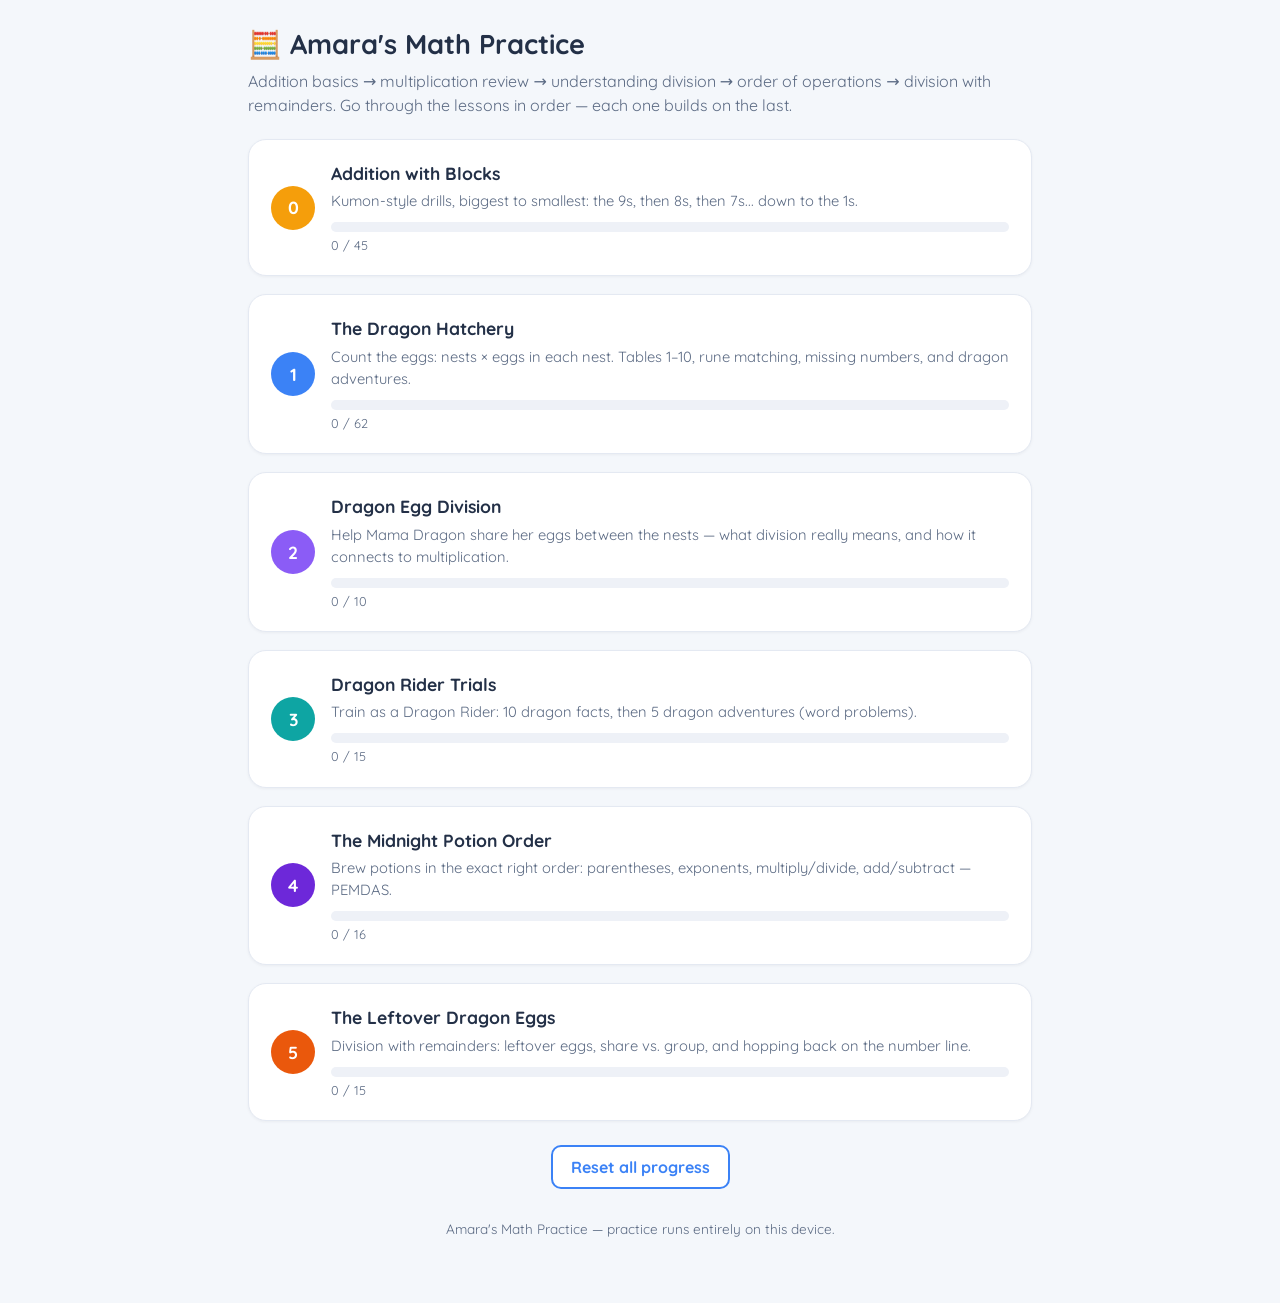
==== index.html @ ef700bf4 "Add Lesson 5: The Leftover Dragon Eggs (division with remainders) Co-Authored-By: Claude Fable 5.1 <" ====
<!DOCTYPE html>
<html lang="en">
<head>
<meta charset="UTF-8">
<meta name="viewport" content="width=device-width, initial-scale=1.0">
<title>Amara's Math Practice</title>
<link rel="preconnect" href="https://fonts.googleapis.com">
<link href="https://fonts.googleapis.com/css2?family=Quicksand:wght@500;700&display=swap" rel="stylesheet">
<link rel="stylesheet" href="styles.css">
</head>
<body>
<div class="wrap">
  <h1>🧮 Amara's Math Practice</h1>
  <p class="sub">Addition basics → multiplication review → understanding division → order of operations → division with remainders. Go through the lessons in order — each one builds on the last.</p>

  <a class="lesson card" href="lesson0-addition-blocks.html" style="text-decoration:none">
    <div class="lesson-num" style="background:var(--amber)">0</div>
    <div class="lesson-body">
      <h3>Addition with Blocks</h3>
      <p>Kumon-style drills, biggest to smallest: the 9s, then 8s, then 7s... down to the 1s.</p>
      <div class="bar-track"><div class="bar-fill" id="bar-lesson0" style="background:var(--amber)"></div></div>
      <div class="bar-label" id="label-lesson0">0 / 45</div>
    </div>
  </a>

  <a class="lesson card" href="lesson1-multiplication-review.html" style="text-decoration:none">
    <div class="lesson-num" style="background:var(--blue)">1</div>
    <div class="lesson-body">
      <h3>The Dragon Hatchery</h3>
      <p>Count the eggs: nests × eggs in each nest. Tables 1–10, rune matching, missing numbers, and dragon adventures.</p>
      <div class="bar-track"><div class="bar-fill" id="bar-lesson1" style="background:var(--blue)"></div></div>
      <div class="bar-label" id="label-lesson1">0 / 62</div>
    </div>
  </a>

  <a class="lesson card" href="lesson2-division-basics.html" style="text-decoration:none">
    <div class="lesson-num" style="background:var(--purple)">2</div>
    <div class="lesson-body">
      <h3>Dragon Egg Division</h3>
      <p>Help Mama Dragon share her eggs between the nests — what division really means, and how it connects to multiplication.</p>
      <div class="bar-track"><div class="bar-fill" id="bar-lesson2" style="background:var(--purple)"></div></div>
      <div class="bar-label" id="label-lesson2">0 / 10</div>
    </div>
  </a>

  <a class="lesson card" href="lesson3-division-practice.html" style="text-decoration:none">
    <div class="lesson-num" style="background:var(--teal)">3</div>
    <div class="lesson-body">
      <h3>Dragon Rider Trials</h3>
      <p>Train as a Dragon Rider: 10 dragon facts, then 5 dragon adventures (word problems).</p>
      <div class="bar-track"><div class="bar-fill" id="bar-lesson3" style="background:var(--teal)"></div></div>
      <div class="bar-label" id="label-lesson3">0 / 15</div>
    </div>
  </a>

  <a class="lesson card" href="lesson4-order-of-operations.html" style="text-decoration:none">
    <div class="lesson-num" style="background:var(--indigo)">4</div>
    <div class="lesson-body">
      <h3>The Midnight Potion Order</h3>
      <p>Brew potions in the exact right order: parentheses, exponents, multiply/divide, add/subtract — PEMDAS.</p>
      <div class="bar-track"><div class="bar-fill" id="bar-lesson4" style="background:var(--indigo)"></div></div>
      <div class="bar-label" id="label-lesson4">0 / 16</div>
    </div>
  </a>

  <a class="lesson card" href="lesson5-division-remainders.html" style="text-decoration:none">
    <div class="lesson-num" style="background:var(--orange)">5</div>
    <div class="lesson-body">
      <h3>The Leftover Dragon Eggs</h3>
      <p>Division with remainders: leftover eggs, share vs. group, and hopping back on the number line.</p>
      <div class="bar-track"><div class="bar-fill" id="bar-lesson5" style="background:var(--orange)"></div></div>
      <div class="bar-label" id="label-lesson5">0 / 15</div>
    </div>
  </a>

  <p style="text-align:center;margin-top:24px">
    <button class="btn ghost" onclick="if(confirm('Reset all progress?')){mathReset();location.reload();}">Reset all progress</button>
  </p>

  <footer class="foot">Amara's Math Practice — practice runs entirely on this device.</footer>
</div>

<script src="common.js"></script>
<script>
function refreshBars(){
  const data = mathLoad();
  const lessons = [
    {key:'lesson0', total:45},
    {key:'lesson1', total:62},
    {key:'lesson2', total:10},
    {key:'lesson3', total:15},
    {key:'lesson4', total:16},
    {key:'lesson5', total:15},
  ];
  lessons.forEach(l=>{
    const rec = data[l.key];
    const best = rec ? rec.best : 0;
    const pct = Math.round((best / l.total) * 100);
    document.getElementById('bar-'+l.key).style.width = pct + '%';
    document.getElementById('label-'+l.key).textContent = best + ' / ' + l.total;
  });
}
refreshBars();
window.addEventListener('amara-math-updated', refreshBars);
</script>
</body>
</html>
---- styles.css ----
:root{
  --bg:#f4f7fb;
  --card:#ffffff;
  --ink:#233047;
  --sub:#5c6b84;
  --blue:#3b82f6;
  --teal:#0ea5a3;
  --purple:#8b5cf6;
  --indigo:#6d28d9;
  --orange:#ea580c;
  --amber:#f59e0b;
  --green:#22c55e;
  --red:#ef4444;
  --line:#e4e9f2;
  --radius:18px;
}
*{box-sizing:border-box}
body{
  margin:0;
  font-family:'Quicksand',system-ui,-apple-system,Segoe UI,Arial,sans-serif;
  background:var(--bg);
  color:var(--ink);
  line-height:1.5;
}
.wrap{max-width:820px;margin:0 auto;padding:24px 18px 64px}
h1{font-size:1.7rem;margin:0 0 4px}
h2{font-size:1.25rem;margin:28px 0 10px}
.sub{color:var(--sub);margin:0 0 22px}
a{color:var(--blue)}
.topnav{display:flex;justify-content:space-between;align-items:center;margin-bottom:18px}
.topnav a.back{font-weight:700;text-decoration:none;color:var(--blue)}

.card{
  background:var(--card);
  border:1px solid var(--line);
  border-radius:var(--radius);
  padding:20px 22px;
  margin-bottom:18px;
  box-shadow:0 1px 3px rgba(30,41,59,.05);
}

/* hub lesson cards */
.lesson{
  display:flex;
  align-items:center;
  gap:16px;
  text-decoration:none;
  color:inherit;
}
.lesson-num{
  flex:0 0 auto;
  width:44px;height:44px;border-radius:50%;
  display:flex;align-items:center;justify-content:center;
  font-weight:800;font-size:1.1rem;color:#fff;
}
.lesson-body{flex:1}
.lesson-body h3{margin:0 0 4px;font-size:1.1rem}
.lesson-body p{margin:0;color:var(--sub);font-size:.92rem}
.bar-track{background:#eef1f7;border-radius:99px;height:10px;margin-top:10px;overflow:hidden}
.bar-fill{background:var(--green);height:100%;width:0%;transition:width .4s}
.bar-label{font-size:.8rem;color:var(--sub);margin-top:4px}

/* explanation blocks */
.explain{background:#eef4ff;border:1px solid #d7e4ff;border-radius:14px;padding:16px 18px;margin:14px 0}
.explain b{color:var(--blue)}
.example{background:#fffbea;border:1px solid #fbe8a9;border-radius:14px;padding:14px 18px;margin:14px 0}

/* equal-groups visual for division: dashed boxes of picture-icon spans */
.groups{display:flex;flex-wrap:wrap;gap:14px;margin:14px 0}
.group{
  background:#fff;border:2px dashed #b9c6de;border-radius:12px;
  padding:10px 12px;display:flex;flex-wrap:wrap;gap:6px;max-width:160px;
  font-size:1.5rem;line-height:1;
}

/* fact family box */
.fact-house{
  display:grid;grid-template-columns:1fr 1fr;gap:8px;
  background:#f5f0ff;border:1px solid #ded0ff;border-radius:14px;padding:14px 16px;margin:14px 0;
}
.fact-house div{font-weight:700;font-size:1.05rem;color:var(--purple)}

/* practice questions */
.qcard{border:1px solid var(--line);border-radius:14px;padding:14px 16px;margin-bottom:12px}
.qtext{font-weight:700;font-size:1.05rem;margin-bottom:10px}
.choices{display:flex;flex-wrap:wrap;gap:8px}
.choice{
  border:2px solid var(--line);background:#fff;border-radius:10px;
  padding:8px 14px;font-weight:700;cursor:pointer;font-size:1rem;
  font-family:inherit;color:var(--ink);
}
.choice:hover{border-color:var(--blue)}
.choice.correct{background:#e8f9ee;border-color:var(--green);color:#15803d}
.choice.wrong{background:#fdeaea;border-color:var(--red);color:#b91c1c}
.qfeedback{margin-top:8px;font-weight:700;font-size:.92rem;min-height:1.2em}
.qfeedback.ok{color:#15803d}
.qfeedback.no{color:#b91c1c}

.progress-strip{display:flex;justify-content:space-between;align-items:center;margin:18px 0;font-weight:700;color:var(--sub)}
.section-label{
  display:inline-block;background:#eef4ff;color:var(--blue);font-weight:800;font-size:.8rem;
  letter-spacing:.03em;text-transform:uppercase;border-radius:99px;padding:4px 14px;margin-bottom:10px;
}

/* matching game */
.match-wrap{display:flex;gap:28px;justify-content:center;flex-wrap:wrap;margin:14px 0}
.match-col{display:flex;flex-direction:column;gap:10px;min-width:110px}
.match-btn{
  border:2px solid var(--line);background:#fff;border-radius:10px;
  padding:10px 16px;font-weight:700;cursor:pointer;font-size:1rem;
  font-family:inherit;color:var(--ink);transition:background .15s,border-color .15s;
}
.match-btn:disabled{cursor:default}
.match-btn.selected{border-color:var(--blue);background:#eef4ff}
.match-btn.correct{border-color:var(--green);background:#e8f9ee;color:#15803d}
.match-btn.wrong{border-color:var(--red);background:#fdeaea;color:#b91c1c}
.match-status{text-align:center;font-weight:700;color:var(--sub);margin-top:10px;min-height:1.2em}

/* "build it" manipulative: tap-to-place stars into boxes */
.build-wrap{margin:10px 0}
.build-pool{display:flex;flex-wrap:wrap;gap:8px;margin:8px 0;min-height:38px}
.build-pool-item{font-size:1.6rem;line-height:1}
.build-boxes{display:flex;flex-wrap:wrap;gap:16px;margin:10px 0}
.build-box{
  border:3px dashed #b9c6de;border-radius:14px;padding:10px 12px;max-width:190px;
  display:flex;flex-wrap:wrap;gap:6px;cursor:pointer;background:#fff;
  transition:border-color .15s,background .15s;
}
.build-box:hover{border-color:var(--blue)}
.build-box.full{border-color:var(--green);background:#f0fdf4;cursor:default}
.build-box.shake{border-color:var(--red)}
.build-slot{width:32px;height:32px;display:flex;align-items:center;justify-content:center;font-size:1.4rem;line-height:1;border-radius:8px}
.build-slot.empty{border:2px dotted #cbd5e1}
.build-status{font-weight:700;color:var(--sub);margin-top:6px;min-height:1.3em}
.build-success{
  display:none;background:#e8f9ee;border:1px solid #bdeecb;border-radius:12px;
  padding:12px 16px;margin-top:10px;font-weight:700;color:#15803d;
}

/* array-grid: rows x cols of picture icons, visualizing a multiplication fact */
.array-grid{display:grid;gap:5px;margin:6px 0 14px;max-width:100%}
.array-cell{
  aspect-ratio:1/1;display:flex;align-items:center;justify-content:center;
  font-size:clamp(14px,5vw,22px);line-height:1;
}

/* missing-number placeholder box */
.mbox{
  display:inline-flex;align-items:center;justify-content:center;
  min-width:32px;height:32px;border:2px dashed var(--purple);border-radius:8px;
  color:var(--purple);font-weight:800;background:#f5f0ff;padding:0 4px;
}
/* addition blocks: two colored groups of unit squares, wrapped every 5 for counting */
.addend-blocks{display:flex;align-items:center;gap:12px;flex-wrap:wrap;margin:12px 0}
.block-group{display:flex;flex-wrap:wrap;gap:4px;max-width:132px}
.block{width:22px;height:22px;border-radius:5px}
.block-a{background:var(--blue)}
.block-b{background:var(--amber)}
.block-plus{font-size:1.4rem;font-weight:800;color:var(--sub)}

/* number stepper for the "try it yourself" addition demo */
.stepper-row{display:flex;align-items:center;justify-content:center;gap:16px;margin:14px 0}
.stepper{display:flex;align-items:center;gap:10px}
.stepper span{display:inline-block;min-width:1.4em;text-align:center;font-size:1.5rem;font-weight:800}
.stepper .btn{padding:6px 14px;line-height:1}

.btn{
  display:inline-block;background:var(--blue);color:#fff;border:none;border-radius:10px;
  padding:10px 18px;font-weight:700;font-size:1rem;cursor:pointer;text-decoration:none;font-family:inherit;
}
.btn.ghost{background:#fff;color:var(--blue);border:2px solid var(--blue)}
.btn.green{background:var(--green)}
.done-banner{display:none;background:#e8f9ee;border:1px solid #bdeecb;border-radius:14px;padding:16px 18px;margin-top:16px;font-weight:700;color:#15803d}
footer.foot{text-align:center;color:var(--sub);font-size:.85rem;margin-top:30px}

/* number line with hop arcs (renderNumberLineHops) */
.numline{width:100%;height:auto;margin:10px 0}
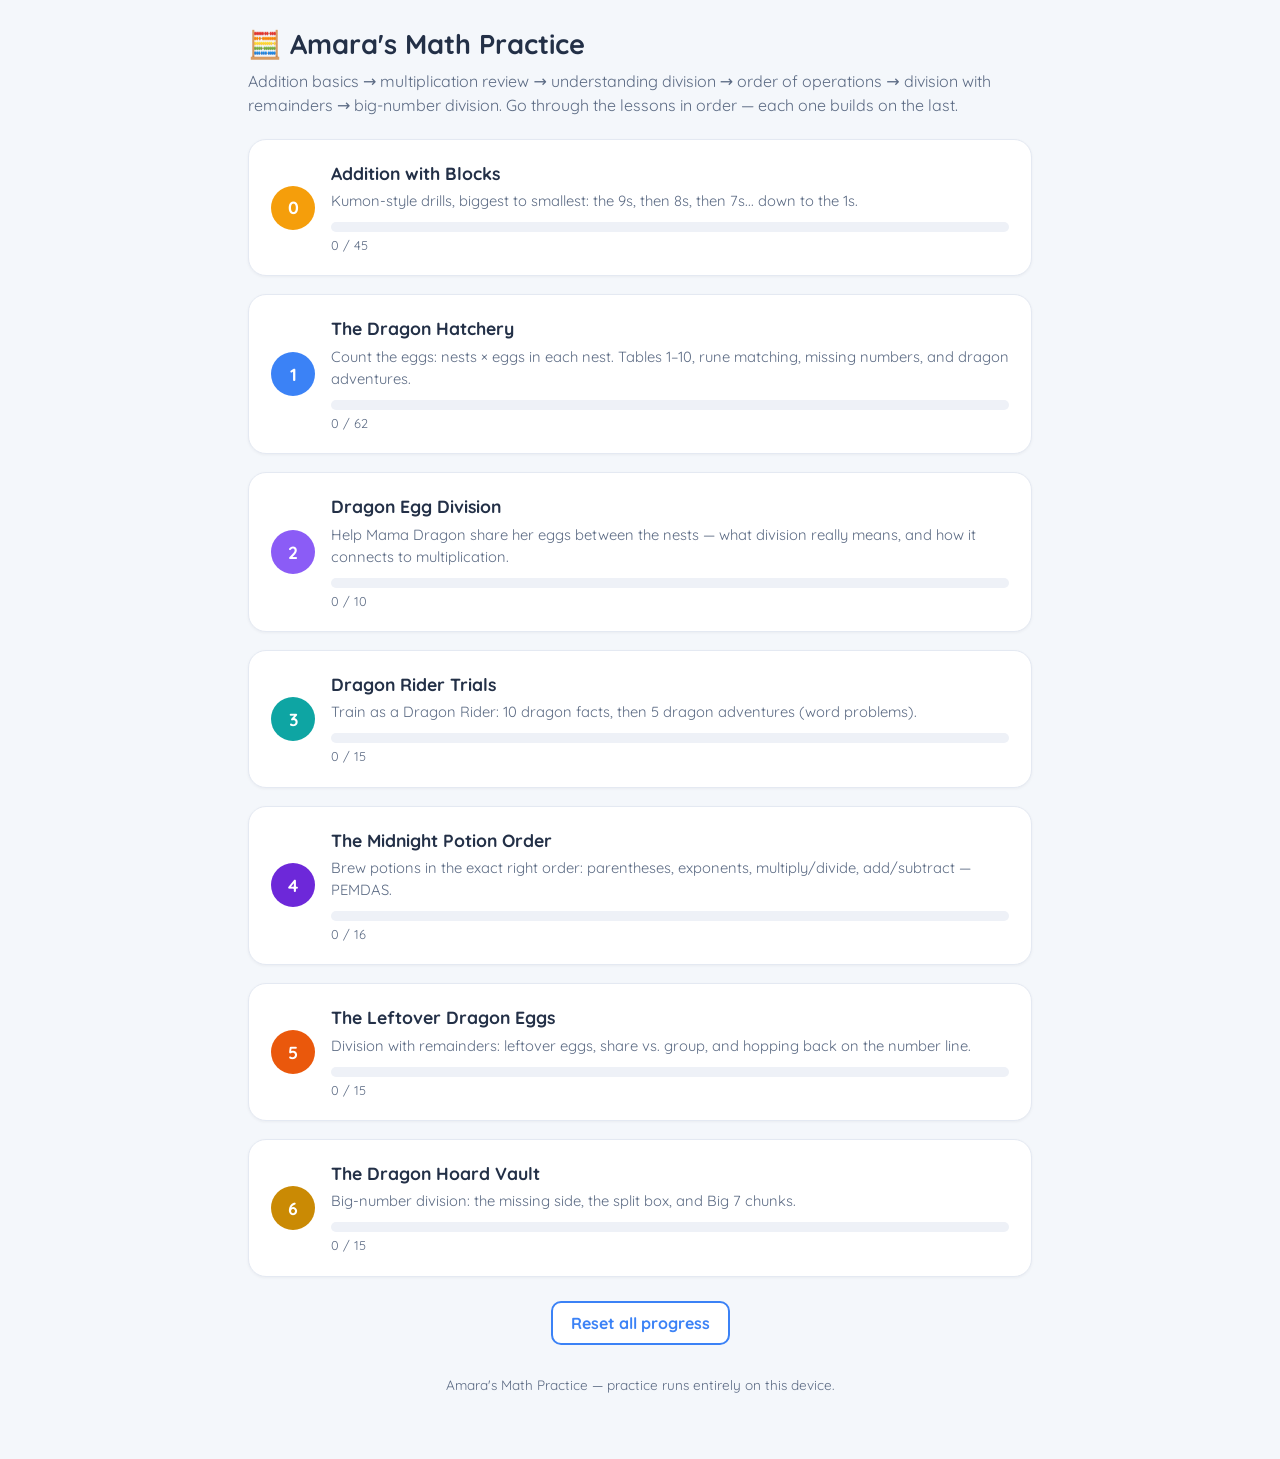
==== commit 53727574: "Add Lesson 6: The Dragon Hoard Vault (area model, box method, partial quotients) Co-Authored-By: Cla" ====
--- a/index.html
+++ b/index.html
@@ -11,7 +11,7 @@
 <body>
 <div class="wrap">
   <h1>🧮 Amara's Math Practice</h1>
-  <p class="sub">Addition basics → multiplication review → understanding division → order of operations → division with remainders. Go through the lessons in order — each one builds on the last.</p>
+  <p class="sub">Addition basics → multiplication review → understanding division → order of operations → division with remainders → big-number division. Go through the lessons in order — each one builds on the last.</p>
 
   <a class="lesson card" href="lesson0-addition-blocks.html" style="text-decoration:none">
     <div class="lesson-num" style="background:var(--amber)">0</div>
@@ -73,6 +73,16 @@
     </div>
   </a>
 
+  <a class="lesson card" href="lesson6-hoard-division.html" style="text-decoration:none">
+    <div class="lesson-num" style="background:var(--gold)">6</div>
+    <div class="lesson-body">
+      <h3>The Dragon Hoard Vault</h3>
+      <p>Big-number division: the missing side, the split box, and Big 7 chunks.</p>
+      <div class="bar-track"><div class="bar-fill" id="bar-lesson6" style="background:var(--gold)"></div></div>
+      <div class="bar-label" id="label-lesson6">0 / 15</div>
+    </div>
+  </a>
+
   <p style="text-align:center;margin-top:24px">
     <button class="btn ghost" onclick="if(confirm('Reset all progress?')){mathReset();location.reload();}">Reset all progress</button>
   </p>
@@ -91,6 +101,7 @@
     {key:'lesson3', total:15},
     {key:'lesson4', total:16},
     {key:'lesson5', total:15},
+    {key:'lesson6', total:15},
   ];
   lessons.forEach(l=>{
     const rec = data[l.key];
--- a/styles.css
+++ b/styles.css
@@ -8,6 +8,7 @@
   --purple:#8b5cf6;
   --indigo:#6d28d9;
   --orange:#ea580c;
+  --gold:#ca8a04;
   --amber:#f59e0b;
   --green:#22c55e;
   --red:#ef4444;
@@ -175,3 +176,36 @@
 
 /* number line with hop arcs (renderNumberLineHops) */
 .numline{width:100%;height:auto;margin:10px 0}
+
+/* area/box model for big-number division (renderAreaBox) */
+.areabox{display:flex;align-items:stretch;gap:0;margin:12px 0;flex-wrap:wrap}
+.areabox .div{
+  background:var(--purple);color:#fff;font-weight:800;font-size:1.25rem;
+  display:flex;align-items:center;justify-content:center;
+  min-width:48px;padding:10px 12px;border-radius:12px 0 0 12px;margin-top:30px;
+}
+.areabox .box{
+  border:3px solid var(--purple);min-width:84px;padding:10px 12px;text-align:center;
+  font-weight:800;font-size:1.25rem;background:#fff;position:relative;margin-top:30px;
+}
+.areabox .box + .box{border-left:none}
+.areabox .box .top{position:absolute;top:-30px;left:0;right:0;font-size:1rem;color:var(--purple)}
+.areabox .rem{
+  align-self:center;margin:30px 0 0 10px;background:var(--amber);color:#fff;
+  font-weight:800;font-size:.85rem;border-radius:99px;padding:3px 10px;
+}
+.areabox .sum{width:100%;font-weight:800;margin-top:34px;color:var(--purple);font-size:1.1rem}
+
+/* partial-quotients ("Big 7") ladder (renderChunkLadder) */
+.ladder{display:grid;grid-template-columns:auto auto;gap:4px 18px;font-weight:700;font-size:1.15rem;justify-content:start;margin:12px 0}
+.ladder .num{text-align:right;min-width:70px}
+.ladder .sub{color:var(--red)}
+.ladder .note{color:var(--sub);font-size:.95rem;align-self:center}
+.ladder .line{border-top:2px solid var(--ink)}
+.ladder .total{color:var(--purple)}
+
+/* chunk-taking buttons (initChunkActivity) */
+.chunk-btns{display:flex;flex-wrap:wrap;margin:6px 0}
+.chunk-btn{margin:4px}
+.chunk-btn:disabled{opacity:.5;cursor:default}
+.chunk-btn.shake{animation:nestshake .4s;background:var(--red)}
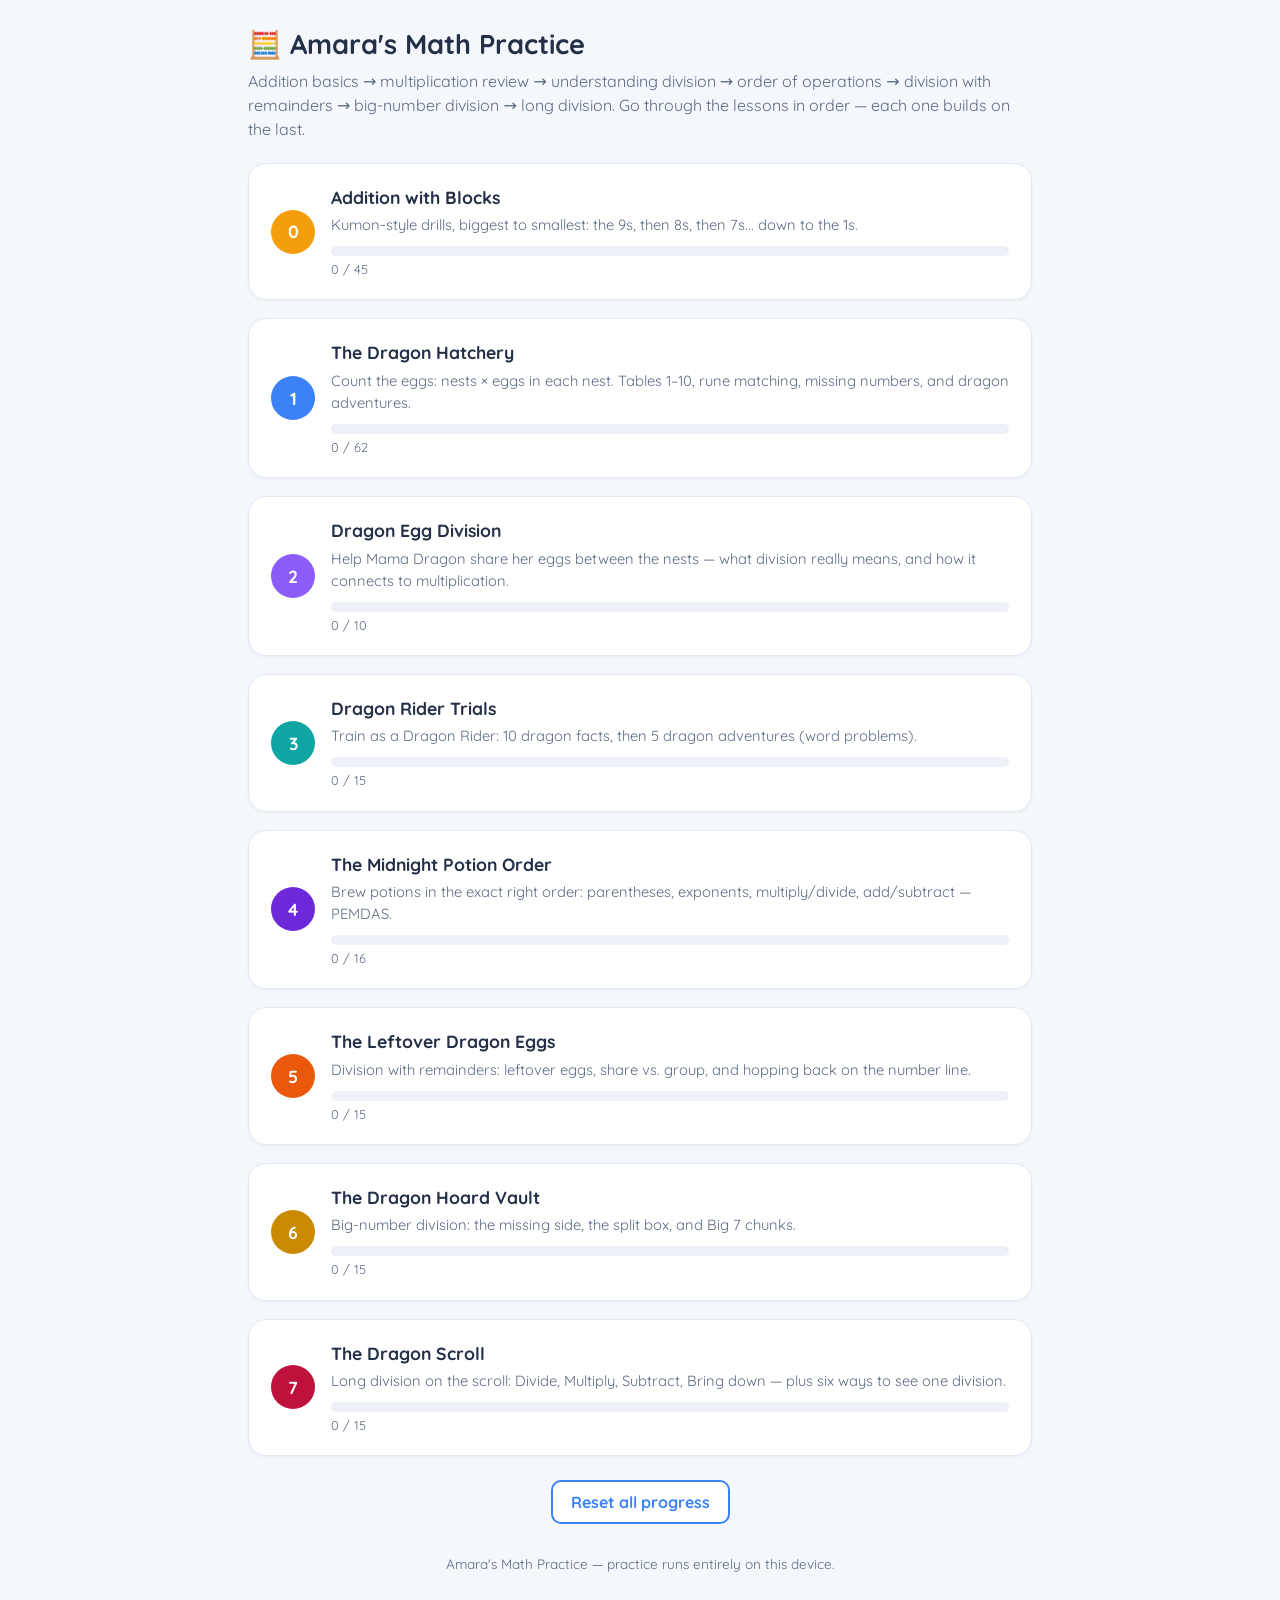
==== commit 84f09688: "Add Lesson 7: The Dragon Scroll (long division + six-ways recap) Co-Authored-By: Claude Fable 5.1 <n" ====
--- a/index.html
+++ b/index.html
@@ -11,7 +11,7 @@
 <body>
 <div class="wrap">
   <h1>🧮 Amara's Math Practice</h1>
-  <p class="sub">Addition basics → multiplication review → understanding division → order of operations → division with remainders → big-number division. Go through the lessons in order — each one builds on the last.</p>
+  <p class="sub">Addition basics → multiplication review → understanding division → order of operations → division with remainders → big-number division → long division. Go through the lessons in order — each one builds on the last.</p>
 
   <a class="lesson card" href="lesson0-addition-blocks.html" style="text-decoration:none">
     <div class="lesson-num" style="background:var(--amber)">0</div>
@@ -83,6 +83,16 @@
     </div>
   </a>
 
+  <a class="lesson card" href="lesson7-long-division.html" style="text-decoration:none">
+    <div class="lesson-num" style="background:var(--crimson)">7</div>
+    <div class="lesson-body">
+      <h3>The Dragon Scroll</h3>
+      <p>Long division on the scroll: Divide, Multiply, Subtract, Bring down — plus six ways to see one division.</p>
+      <div class="bar-track"><div class="bar-fill" id="bar-lesson7" style="background:var(--crimson)"></div></div>
+      <div class="bar-label" id="label-lesson7">0 / 15</div>
+    </div>
+  </a>
+
   <p style="text-align:center;margin-top:24px">
     <button class="btn ghost" onclick="if(confirm('Reset all progress?')){mathReset();location.reload();}">Reset all progress</button>
   </p>
@@ -102,6 +112,7 @@
     {key:'lesson4', total:16},
     {key:'lesson5', total:15},
     {key:'lesson6', total:15},
+    {key:'lesson7', total:15},
   ];
   lessons.forEach(l=>{
     const rec = data[l.key];
--- a/styles.css
+++ b/styles.css
@@ -9,6 +9,7 @@
   --indigo:#6d28d9;
   --orange:#ea580c;
   --gold:#ca8a04;
+  --crimson:#be123c;
   --amber:#f59e0b;
   --green:#22c55e;
   --red:#ef4444;
@@ -209,3 +210,16 @@
 .chunk-btn{margin:4px}
 .chunk-btn:disabled{opacity:.5;cursor:default}
 .chunk-btn.shake{animation:nestshake .4s;background:var(--red)}
+
+/* standard long division "scroll" (renderLongDivision) */
+.longdiv{display:inline-grid;font-family:'Quicksand',monospace;font-weight:800;font-size:1.35rem;gap:2px 0;margin:12px 0}
+.longdiv .cell{min-width:1.1em;text-align:center;padding:2px 4px}
+.longdiv .quot{color:var(--purple)}
+.longdiv .divisor{padding-right:6px}
+.longdiv .bracket{border-left:3px solid var(--ink);border-top:3px solid var(--ink)}
+.longdiv .bracket-top{border-top:3px solid var(--ink)}
+.longdiv .prod{color:var(--teal)}
+.longdiv .subline{border-top:2px solid var(--ink)}
+.longdiv .bring{color:var(--amber)}
+.longdiv .rem{color:#b45309}
+.longdiv .now{background:#fff4e5;border-radius:6px}
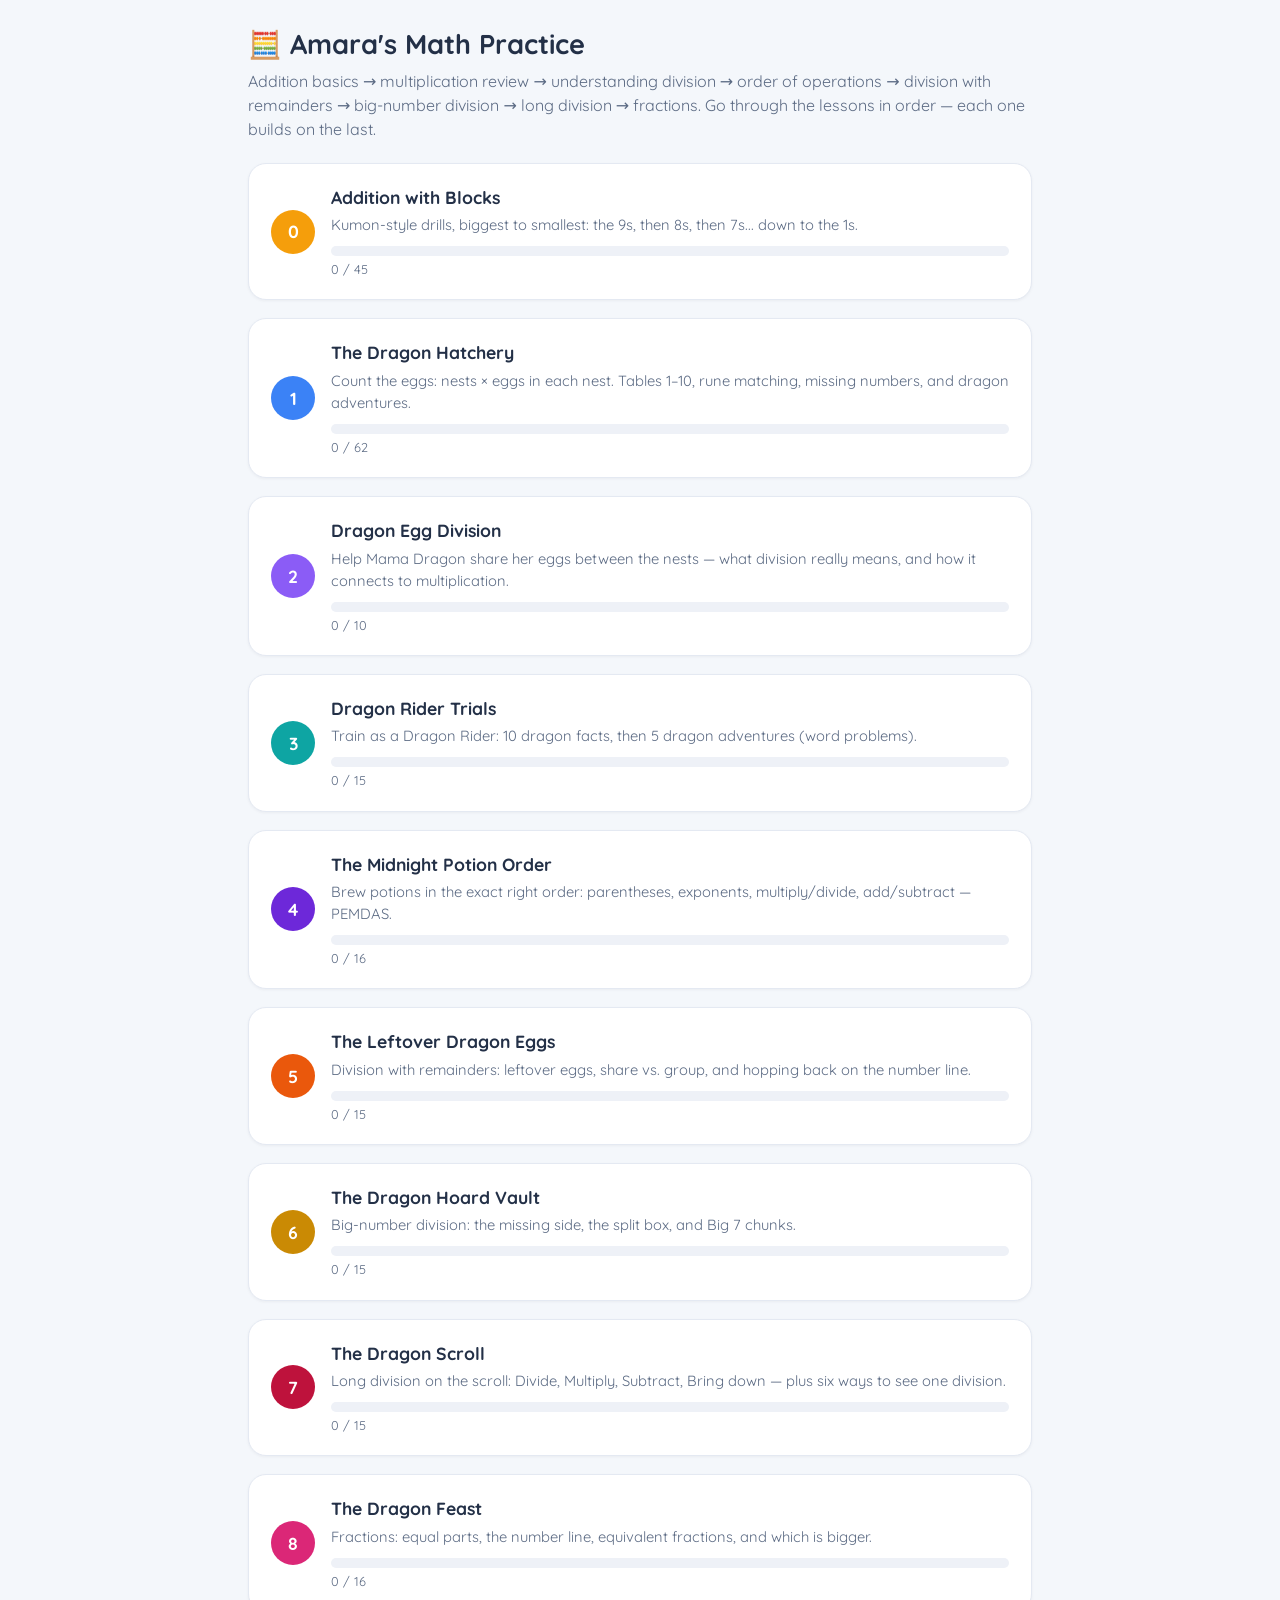
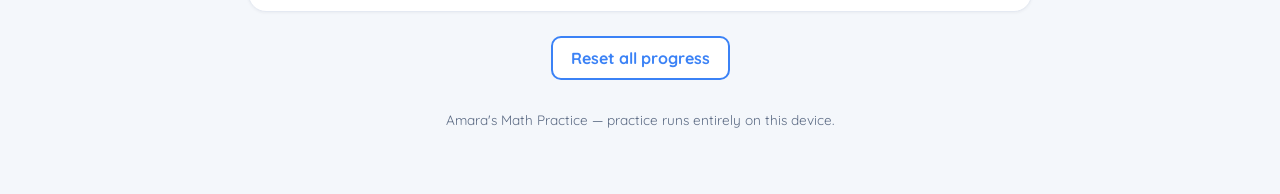
==== commit 907578eb: "Add Lesson 8: The Dragon Feast (fractions foundations) Co-Authored-By: Claude Fable 5.1 <noreply@ant" ====
--- a/index.html
+++ b/index.html
@@ -11,7 +11,7 @@
 <body>
 <div class="wrap">
   <h1>🧮 Amara's Math Practice</h1>
-  <p class="sub">Addition basics → multiplication review → understanding division → order of operations → division with remainders → big-number division → long division. Go through the lessons in order — each one builds on the last.</p>
+  <p class="sub">Addition basics → multiplication review → understanding division → order of operations → division with remainders → big-number division → long division → fractions. Go through the lessons in order — each one builds on the last.</p>
 
   <a class="lesson card" href="lesson0-addition-blocks.html" style="text-decoration:none">
     <div class="lesson-num" style="background:var(--amber)">0</div>
@@ -93,6 +93,16 @@
     </div>
   </a>
 
+  <a class="lesson card" href="lesson8-fractions-basics.html" style="text-decoration:none">
+    <div class="lesson-num" style="background:var(--pink)">8</div>
+    <div class="lesson-body">
+      <h3>The Dragon Feast</h3>
+      <p>Fractions: equal parts, the number line, equivalent fractions, and which is bigger.</p>
+      <div class="bar-track"><div class="bar-fill" id="bar-lesson8" style="background:var(--pink)"></div></div>
+      <div class="bar-label" id="label-lesson8">0 / 16</div>
+    </div>
+  </a>
+
   <p style="text-align:center;margin-top:24px">
     <button class="btn ghost" onclick="if(confirm('Reset all progress?')){mathReset();location.reload();}">Reset all progress</button>
   </p>
@@ -113,6 +123,7 @@
     {key:'lesson5', total:15},
     {key:'lesson6', total:15},
     {key:'lesson7', total:15},
+    {key:'lesson8', total:16},
   ];
   lessons.forEach(l=>{
     const rec = data[l.key];
--- a/styles.css
+++ b/styles.css
@@ -10,6 +10,7 @@
   --orange:#ea580c;
   --gold:#ca8a04;
   --crimson:#be123c;
+  --pink:#db2777;
   --amber:#f59e0b;
   --green:#22c55e;
   --red:#ef4444;
@@ -223,3 +224,17 @@
 .longdiv .bring{color:var(--amber)}
 .longdiv .rem{color:#b45309}
 .longdiv .now{background:#fff4e5;border-radius:6px}
+
+/* fractions (Lesson 8): bar, pie, number line */
+.fbar-label{font-weight:800;margin-bottom:8px}
+.fbar{display:flex;border:3px solid var(--ink);border-radius:8px;overflow:hidden;height:44px;margin:8px 0;max-width:420px;background:#fff}
+.fbar .part{flex:1;border-right:2px solid var(--ink)}
+.fbar .part:last-child{border-right:0}
+.fbar .part.on{background:var(--purple)}
+.fbar .part.tappable{cursor:pointer}
+.fbar .part.tappable:hover{box-shadow:inset 0 0 0 3px rgba(139,92,246,.35)}
+.fpie{display:block;max-width:100%;height:auto}
+.fline{width:100%;max-width:520px;height:auto;margin:10px 0}
+.fline-wrap{display:block;max-width:520px;border-radius:12px}
+.fline-wrap.shake{animation:nestshake .4s}
+.fline-tick:hover line{stroke:var(--purple);stroke-width:4}
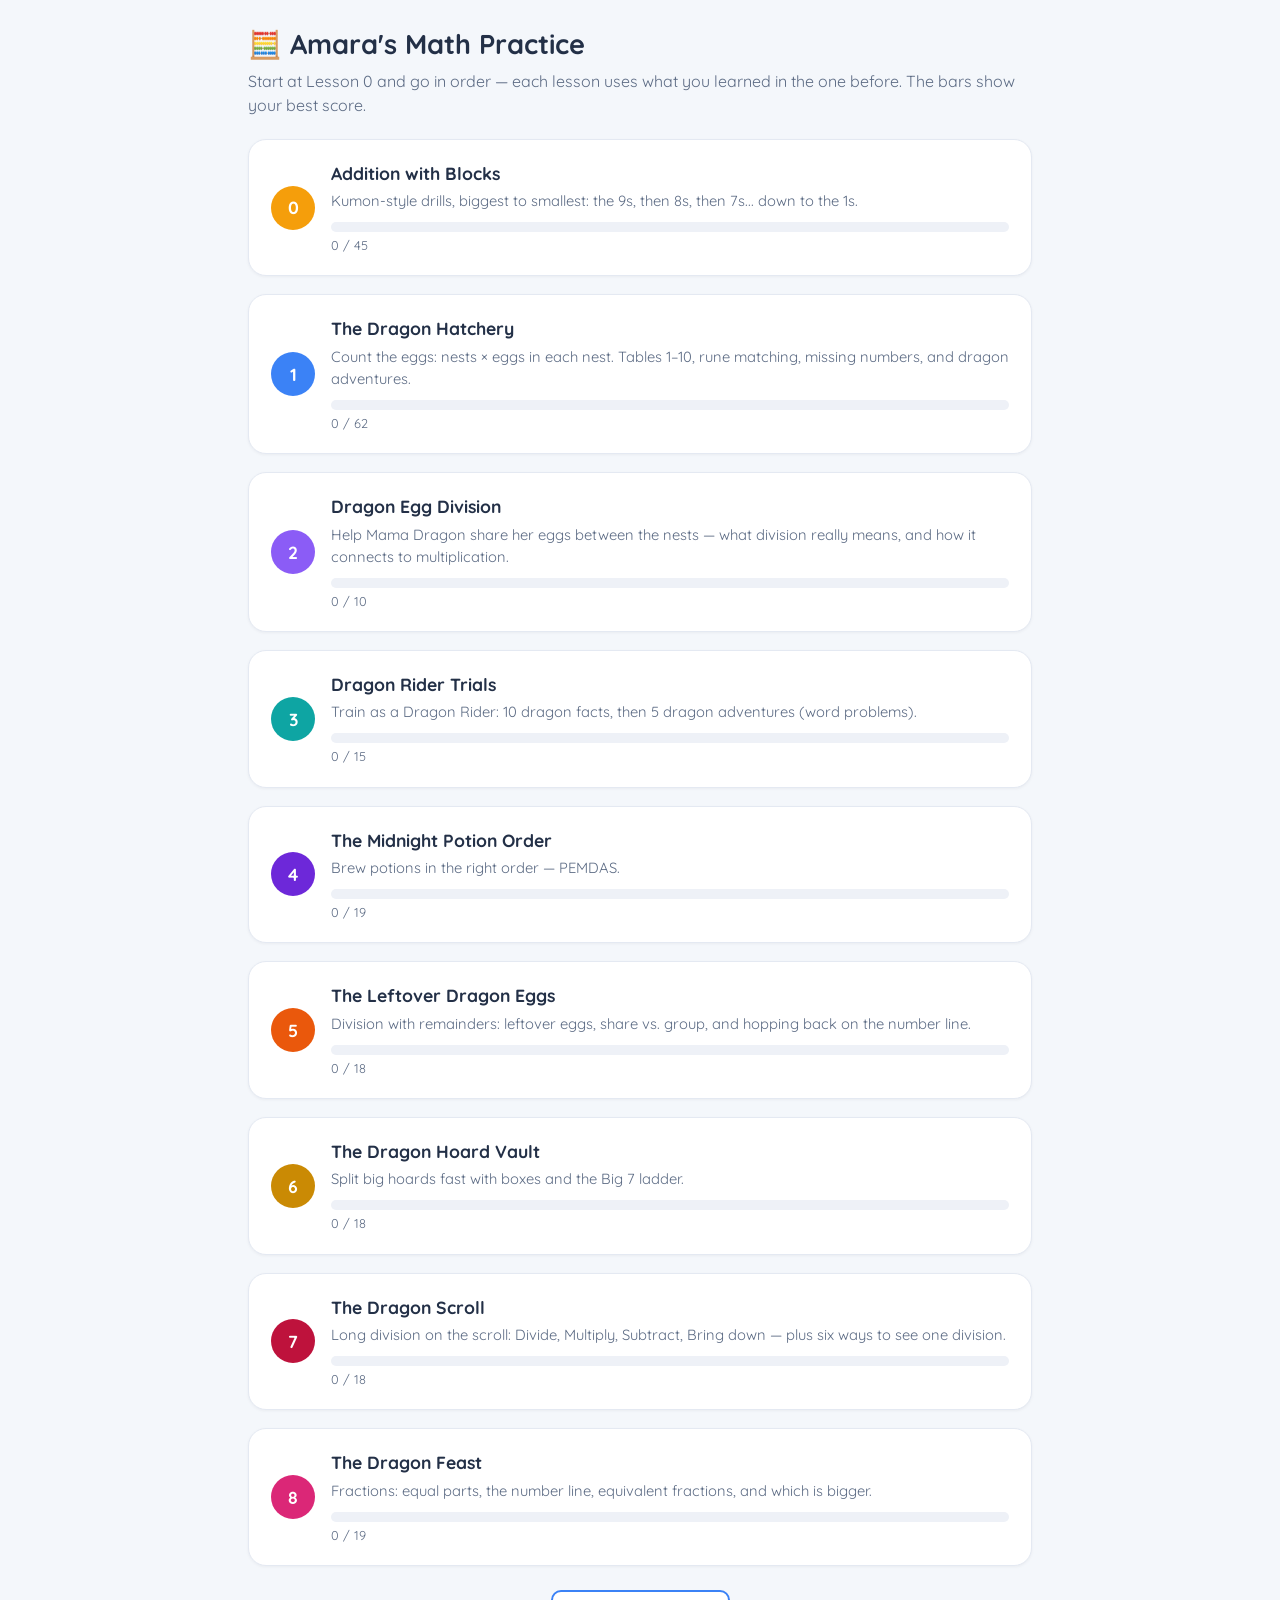
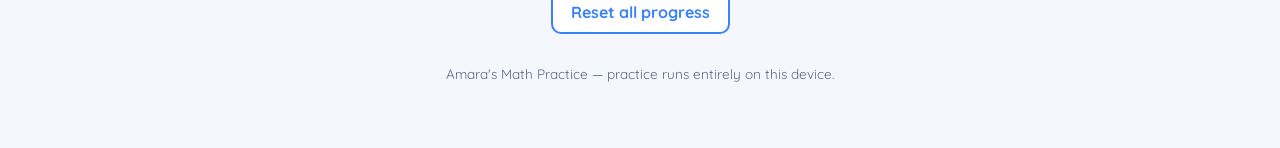
==== commit e2e69d8d: "Scaffold tags, kid-level copy, feedback and hint fixes across lessons 0-8 Co-Authored-By: Claude Fab" ====
--- a/index.html
+++ b/index.html
@@ -11,7 +11,7 @@
 <body>
 <div class="wrap">
   <h1>🧮 Amara's Math Practice</h1>
-  <p class="sub">Addition basics → multiplication review → understanding division → order of operations → division with remainders → big-number division → long division → fractions. Go through the lessons in order — each one builds on the last.</p>
+  <p class="sub">Start at Lesson 0 and go in order — each lesson uses what you learned in the one before. The bars show your best score.</p>
 
   <a class="lesson card" href="lesson0-addition-blocks.html" style="text-decoration:none">
     <div class="lesson-num" style="background:var(--amber)">0</div>
@@ -57,9 +57,9 @@
     <div class="lesson-num" style="background:var(--indigo)">4</div>
     <div class="lesson-body">
       <h3>The Midnight Potion Order</h3>
-      <p>Brew potions in the exact right order: parentheses, exponents, multiply/divide, add/subtract — PEMDAS.</p>
+      <p>Brew potions in the right order — PEMDAS.</p>
       <div class="bar-track"><div class="bar-fill" id="bar-lesson4" style="background:var(--indigo)"></div></div>
-      <div class="bar-label" id="label-lesson4">0 / 16</div>
+      <div class="bar-label" id="label-lesson4">0 / 19</div>
     </div>
   </a>
 
@@ -69,7 +69,7 @@
       <h3>The Leftover Dragon Eggs</h3>
       <p>Division with remainders: leftover eggs, share vs. group, and hopping back on the number line.</p>
       <div class="bar-track"><div class="bar-fill" id="bar-lesson5" style="background:var(--orange)"></div></div>
-      <div class="bar-label" id="label-lesson5">0 / 15</div>
+      <div class="bar-label" id="label-lesson5">0 / 18</div>
     </div>
   </a>
 
@@ -77,9 +77,9 @@
     <div class="lesson-num" style="background:var(--gold)">6</div>
     <div class="lesson-body">
       <h3>The Dragon Hoard Vault</h3>
-      <p>Big-number division: the missing side, the split box, and Big 7 chunks.</p>
+      <p>Split big hoards fast with boxes and the Big 7 ladder.</p>
       <div class="bar-track"><div class="bar-fill" id="bar-lesson6" style="background:var(--gold)"></div></div>
-      <div class="bar-label" id="label-lesson6">0 / 15</div>
+      <div class="bar-label" id="label-lesson6">0 / 18</div>
     </div>
   </a>
 
@@ -89,7 +89,7 @@
       <h3>The Dragon Scroll</h3>
       <p>Long division on the scroll: Divide, Multiply, Subtract, Bring down — plus six ways to see one division.</p>
       <div class="bar-track"><div class="bar-fill" id="bar-lesson7" style="background:var(--crimson)"></div></div>
-      <div class="bar-label" id="label-lesson7">0 / 15</div>
+      <div class="bar-label" id="label-lesson7">0 / 18</div>
     </div>
   </a>
 
@@ -99,7 +99,7 @@
       <h3>The Dragon Feast</h3>
       <p>Fractions: equal parts, the number line, equivalent fractions, and which is bigger.</p>
       <div class="bar-track"><div class="bar-fill" id="bar-lesson8" style="background:var(--pink)"></div></div>
-      <div class="bar-label" id="label-lesson8">0 / 16</div>
+      <div class="bar-label" id="label-lesson8">0 / 19</div>
     </div>
   </a>
 
@@ -119,11 +119,11 @@
     {key:'lesson1', total:62},
     {key:'lesson2', total:10},
     {key:'lesson3', total:15},
-    {key:'lesson4', total:16},
-    {key:'lesson5', total:15},
-    {key:'lesson6', total:15},
-    {key:'lesson7', total:15},
-    {key:'lesson8', total:16},
+    {key:'lesson4', total:19},
+    {key:'lesson5', total:18},
+    {key:'lesson6', total:18},
+    {key:'lesson7', total:18},
+    {key:'lesson8', total:19},
   ];
   lessons.forEach(l=>{
     const rec = data[l.key];
--- a/styles.css
+++ b/styles.css
@@ -63,6 +63,16 @@
 .bar-fill{background:var(--green);height:100%;width:0%;transition:width .4s}
 .bar-label{font-size:.8rem;color:var(--sub);margin-top:4px}
 
+/* stage tags on card headings: 1 Watch / 2 Try with help / 3 On your own (shared by every lesson) */
+.card h2{flex-wrap:wrap}
+.stage{
+  display:inline-block;font-size:.72rem;font-weight:800;letter-spacing:.05em;text-transform:uppercase;
+  border-radius:99px;padding:4px 12px;margin-left:auto;white-space:nowrap;vertical-align:middle;line-height:1.4;
+}
+.stage.watch{background:#f3ecff;color:#6d28d9}
+.stage.help{background:#fff4e5;color:#c2410c}
+.stage.own{background:#e8f9ee;color:#15803d}
+
 /* explanation blocks */
 .explain{background:#eef4ff;border:1px solid #d7e4ff;border-radius:14px;padding:16px 18px;margin:14px 0}
 .explain b{color:var(--blue)}
@@ -90,7 +100,7 @@
 .choice{
   border:2px solid var(--line);background:#fff;border-radius:10px;
   padding:8px 14px;font-weight:700;cursor:pointer;font-size:1rem;
-  font-family:inherit;color:var(--ink);
+  font-family:inherit;color:var(--ink);min-height:44px;
 }
 .choice:hover{border-color:var(--blue)}
 .choice.correct{background:#e8f9ee;border-color:var(--green);color:#15803d}
@@ -165,7 +175,7 @@
 .stepper-row{display:flex;align-items:center;justify-content:center;gap:16px;margin:14px 0}
 .stepper{display:flex;align-items:center;gap:10px}
 .stepper span{display:inline-block;min-width:1.4em;text-align:center;font-size:1.5rem;font-weight:800}
-.stepper .btn{padding:6px 14px;line-height:1}
+.stepper .btn{padding:10px 16px;min-height:44px;line-height:1}
 
 .btn{
   display:inline-block;background:var(--blue);color:#fff;border:none;border-radius:10px;
@@ -224,6 +234,8 @@
 .longdiv .bring{color:var(--amber)}
 .longdiv .rem{color:#b45309}
 .longdiv .now{background:#fff4e5;border-radius:6px}
+.longdiv .now::before{content:'\25B6';font-size:.6em;margin-right:2px;color:var(--amber)}
+.longdiv .now + .now::before{content:none}
 
 /* fractions (Lesson 8): bar, pie, number line */
 .fbar-label{font-weight:800;margin-bottom:8px}
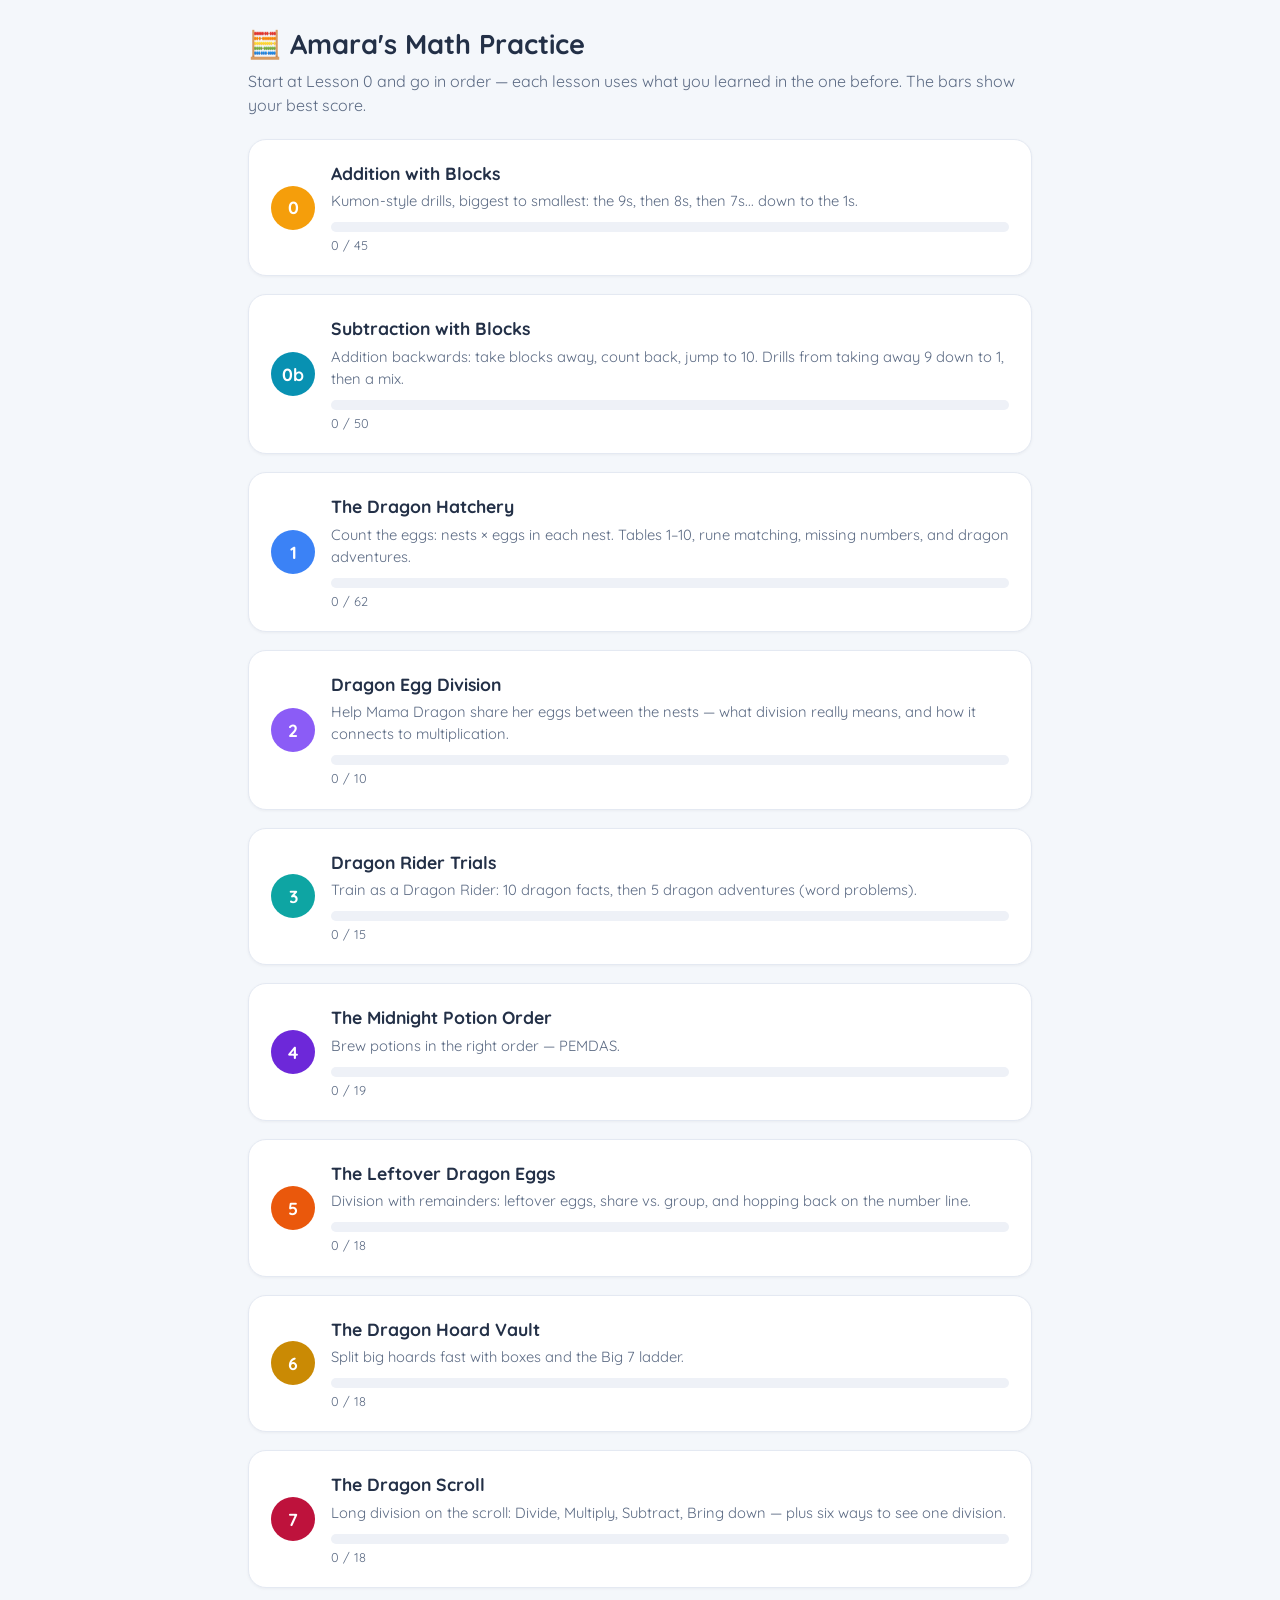
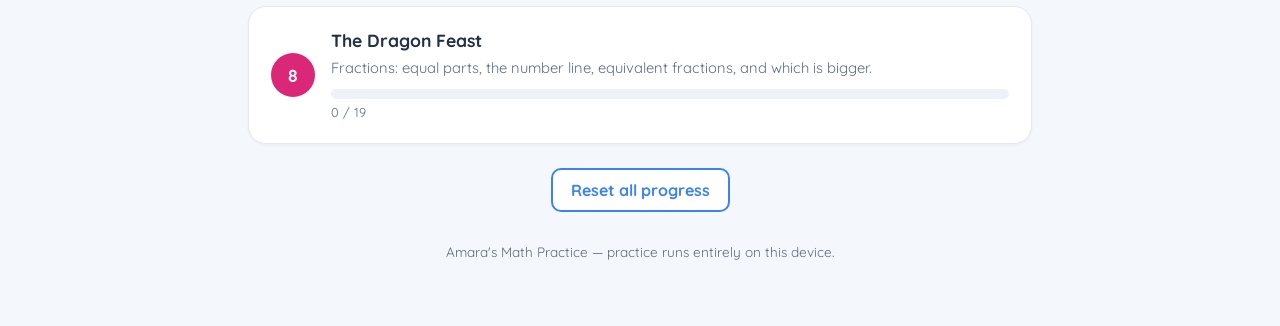
==== commit 641fa5ab: "Add Lesson 0b: Subtraction with Blocks (take-away blocks, count back, jump to 10, think addition) Ne" ====
--- a/index.html
+++ b/index.html
@@ -20,6 +20,16 @@
       <p>Kumon-style drills, biggest to smallest: the 9s, then 8s, then 7s... down to the 1s.</p>
       <div class="bar-track"><div class="bar-fill" id="bar-lesson0" style="background:var(--amber)"></div></div>
       <div class="bar-label" id="label-lesson0">0 / 45</div>
+    </div>
+  </a>
+
+  <a class="lesson card" href="lesson0b-subtraction-blocks.html" style="text-decoration:none">
+    <div class="lesson-num" style="background:var(--cyan)">0b</div>
+    <div class="lesson-body">
+      <h3>Subtraction with Blocks</h3>
+      <p>Addition backwards: take blocks away, count back, jump to 10. Drills from taking away 9 down to 1, then a mix.</p>
+      <div class="bar-track"><div class="bar-fill" id="bar-lesson0b" style="background:var(--cyan)"></div></div>
+      <div class="bar-label" id="label-lesson0b">0 / 50</div>
     </div>
   </a>
 
@@ -116,6 +126,7 @@
   const data = mathLoad();
   const lessons = [
     {key:'lesson0', total:45},
+    {key:'lesson0b', total:50},
     {key:'lesson1', total:62},
     {key:'lesson2', total:10},
     {key:'lesson3', total:15},
--- a/styles.css
+++ b/styles.css
@@ -12,6 +12,7 @@
   --crimson:#be123c;
   --pink:#db2777;
   --amber:#f59e0b;
+  --cyan:#0891b2;
   --green:#22c55e;
   --red:#ef4444;
   --line:#e4e9f2;
@@ -250,3 +251,30 @@
 .fline-wrap{display:block;max-width:520px;border-radius:12px}
 .fline-wrap.shake{animation:nestshake .4s}
 .fline-tick:hover line{stroke:var(--purple);stroke-width:4}
+
+/* ---- Subtraction with blocks (Lesson 0b) ---- */
+.block{position:relative}
+.block-group.wide{max-width:270px}
+.block-group.wide .block:nth-child(10n+6){margin-left:10px}
+.block-group.md{gap:6px;max-width:406px}
+.block-group.md .block{width:34px;height:34px;border-radius:8px}
+.block-group.md .block:nth-child(10n+6){margin-left:12px}
+.block-group.lg{gap:6px;max-width:506px}
+.block-group.lg .block{width:44px;height:44px;border-radius:9px}
+.block-group.lg .block:nth-child(10n+6){margin-left:12px}
+.block.block-gone{background:#e2e8f0;box-shadow:inset 0 0 0 2px #cbd5e1}
+.block.block-gone::after{content:'✕';position:absolute;inset:0;display:flex;align-items:center;justify-content:center;font-size:15px;font-weight:800;color:var(--red);line-height:1}
+.block-group.md .block-gone::after{font-size:22px}
+.block-group.lg .block-gone::after{font-size:28px}
+.block.tappable{cursor:pointer;transition:transform .12s}
+.block.tappable:hover{transform:scale(1.08);box-shadow:0 0 0 3px rgba(59,130,246,.4)}
+.block.tappable.block-gone:hover{box-shadow:inset 0 0 0 2px #cbd5e1,0 0 0 3px rgba(239,68,68,.35)}
+.block-group.shake{animation:blockshake .4s}
+@keyframes blockshake{0%,100%{transform:translateX(0)}25%{transform:translateX(-7px)}75%{transform:translateX(7px)}}
+.take-caption{width:100%;color:var(--sub);font-weight:700;font-size:.95rem}
+.fact-family{display:grid;grid-template-columns:repeat(auto-fit,minmax(150px,1fr));gap:10px;margin:10px 0}
+.fact-family .fact{background:#fffbea;border:1px solid #fbe8a9;border-radius:12px;padding:12px;text-align:center;font-weight:800;font-size:1.25rem}
+.fact-family .fact.sub{background:#eef4ff;border-color:#d7e4ff}
+.fact-family .fact small{display:block;font-size:.8rem;font-weight:700;color:var(--sub);margin-top:4px}
+.line-pair{display:grid;gap:6px;margin:8px 0}
+.line-pair .line-title{font-weight:800;color:var(--ink)}
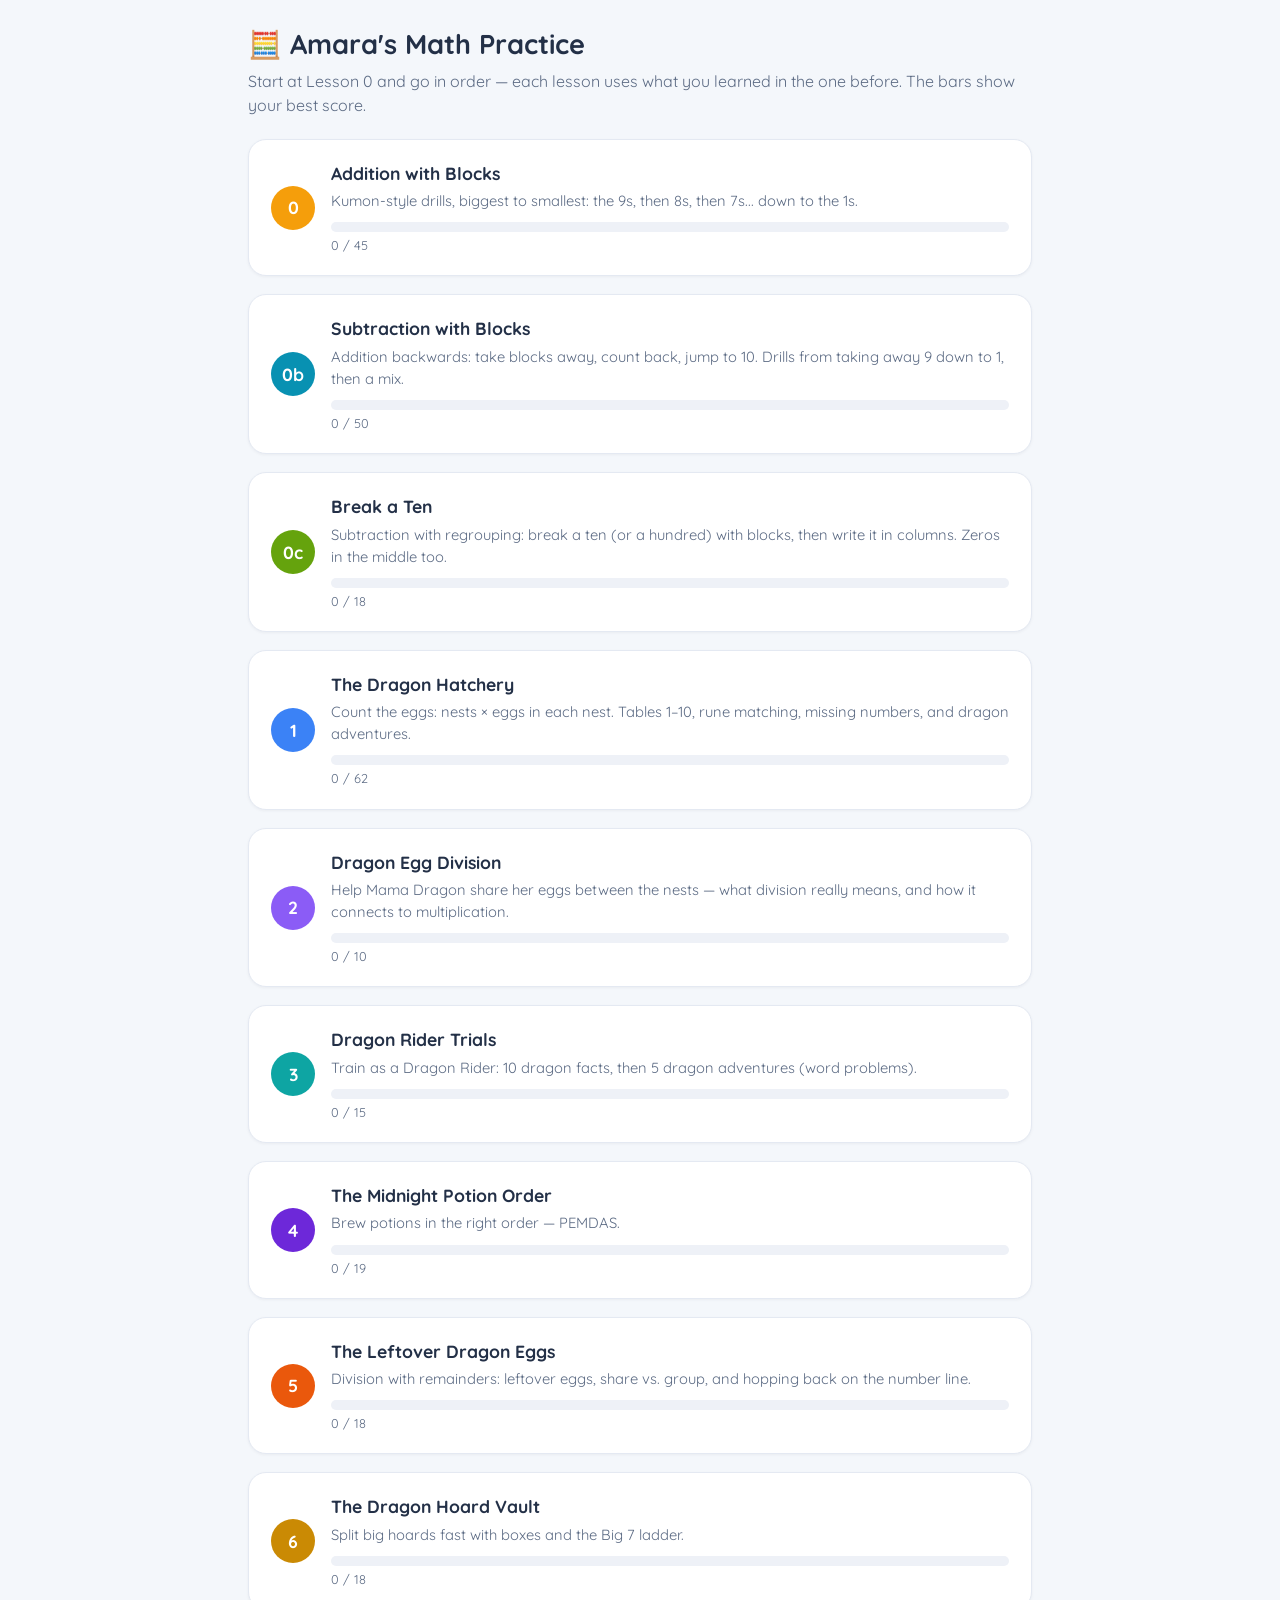
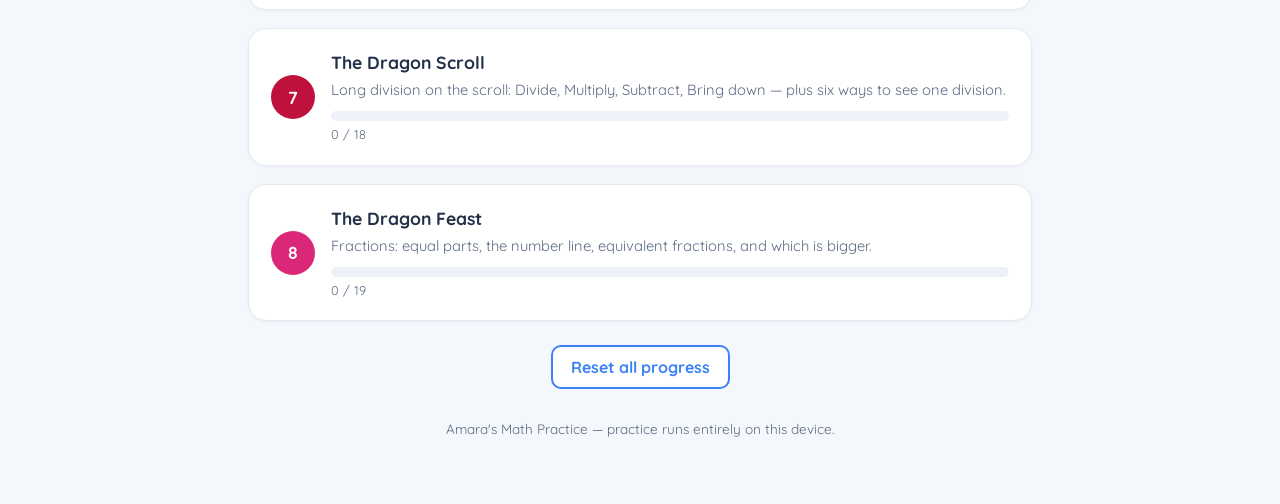
==== commit 5c7d0177: "Add Lesson 0c: Break a Ten (subtraction with regrouping) Base-ten blocks first (break a ten into 10 " ====
--- a/index.html
+++ b/index.html
@@ -30,6 +30,16 @@
       <p>Addition backwards: take blocks away, count back, jump to 10. Drills from taking away 9 down to 1, then a mix.</p>
       <div class="bar-track"><div class="bar-fill" id="bar-lesson0b" style="background:var(--cyan)"></div></div>
       <div class="bar-label" id="label-lesson0b">0 / 50</div>
+    </div>
+  </a>
+
+  <a class="lesson card" href="lesson0c-subtraction-regrouping.html" style="text-decoration:none">
+    <div class="lesson-num" style="background:var(--lime)">0c</div>
+    <div class="lesson-body">
+      <h3>Break a Ten</h3>
+      <p>Subtraction with regrouping: break a ten (or a hundred) with blocks, then write it in columns. Zeros in the middle too.</p>
+      <div class="bar-track"><div class="bar-fill" id="bar-lesson0c" style="background:var(--lime)"></div></div>
+      <div class="bar-label" id="label-lesson0c">0 / 18</div>
     </div>
   </a>
 
@@ -127,6 +137,7 @@
   const lessons = [
     {key:'lesson0', total:45},
     {key:'lesson0b', total:50},
+    {key:'lesson0c', total:18},
     {key:'lesson1', total:62},
     {key:'lesson2', total:10},
     {key:'lesson3', total:15},
--- a/styles.css
+++ b/styles.css
@@ -13,6 +13,7 @@
   --pink:#db2777;
   --amber:#f59e0b;
   --cyan:#0891b2;
+  --lime:#65a30d;
   --green:#22c55e;
   --red:#ef4444;
   --line:#e4e9f2;
@@ -278,3 +279,45 @@
 .fact-family .fact small{display:block;font-size:.8rem;font-weight:700;color:var(--sub);margin-top:4px}
 .line-pair{display:grid;gap:6px;margin:8px 0}
 .line-pair .line-title{font-weight:800;color:var(--ink)}
+
+/* ---- Subtraction with regrouping (Lesson 0c): base-ten blocks + columns ---- */
+.bt-wrap{display:flex;flex-wrap:wrap;gap:22px;align-items:flex-start;margin:12px 0}
+.bt-group{display:flex;flex-direction:column;gap:6px}
+.bt-label{font-weight:800;color:var(--sub);font-size:.9rem}
+.bt-pieces{display:flex;flex-wrap:wrap;gap:6px;align-items:flex-end}
+.bt-flat{width:52px;height:52px;border-radius:6px;background:var(--purple);
+  background-image:linear-gradient(rgba(255,255,255,.55) 1px,transparent 1px),linear-gradient(90deg,rgba(255,255,255,.55) 1px,transparent 1px);
+  background-size:5.2px 5.2px;position:relative}
+.bt-rod{width:18px;height:90px;border-radius:4px;background:var(--teal);
+  background-image:linear-gradient(rgba(255,255,255,.65) 1px,transparent 1px);background-size:100% 9px;position:relative}
+.bt-cube{width:24px;height:24px;border-radius:5px;background:var(--amber);position:relative}
+.bt-pieces:has(.bt-cube){max-width:150px}
+.bt-wrap.lg .bt-rod{width:26px;height:110px;background-size:100% 11px}
+.bt-wrap.lg .bt-cube{width:36px;height:36px;border-radius:7px}
+.bt-wrap.lg .bt-pieces:has(.bt-cube){max-width:210px}
+.bt-wrap.lg .bt-pieces{gap:7px}
+.bt-gone{opacity:.45}
+.bt-gone::after{content:'✕';position:absolute;inset:0;display:flex;align-items:center;justify-content:center;font-size:22px;font-weight:800;color:var(--red);line-height:1;opacity:1}
+.bt-rod.bt-gone::after{font-size:18px}
+.bt-tappable{cursor:pointer;transition:transform .12s}
+.bt-tappable:hover{transform:scale(1.06);box-shadow:0 0 0 3px rgba(59,130,246,.4)}
+.bt-group.shake{animation:blockshake .4s}
+.bt-panels{display:grid;grid-template-columns:repeat(auto-fit,minmax(220px,1fr));gap:12px;margin:10px 0}
+.bt-panel{background:#f8fafc;border:1px solid var(--line);border-radius:14px;padding:12px}
+.bt-panel .bt-title{font-weight:800;margin-bottom:4px}
+.bt-panel .bt-wrap{margin:6px 0;gap:14px}
+
+.colsub{display:inline-grid;gap:0 8px;font-size:1.7rem;font-weight:800;font-variant-numeric:tabular-nums;margin:10px 0;
+  padding:10px 16px 12px;background:#fffbea;border:1px solid #fbe8a9;border-radius:14px;line-height:1.15}
+.colsub .cs-cell{text-align:center;min-width:1.5em;padding:1px 4px;border-radius:8px}
+.colsub .cs-head{font-size:.7rem;font-weight:800;color:var(--sub);letter-spacing:.06em;text-transform:uppercase}
+.colsub .cs-marks{font-size:1rem;color:var(--purple);display:flex;flex-direction:column-reverse;align-items:center;min-height:1.3em;line-height:1.1}
+.colsub .cs-marks s,.colsub .cs-top s{color:#9aa3b5;text-decoration-color:var(--red);text-decoration-thickness:2px}
+.colsub .cs-sign{color:var(--sub);text-align:right}
+.colsub .cs-rule{grid-column:1/-1;border-top:3px solid var(--ink);margin:4px 0 2px}
+.colsub .cs-res{color:#15803d}
+.colsub .cs-active{background:#dbeafe;box-shadow:0 0 0 2px #93c5fd}
+.step-list{display:grid;gap:8px;margin:10px 0}
+.step-list .step{display:flex;gap:10px;align-items:flex-start;background:#f8fafc;border:1px solid var(--line);border-radius:12px;padding:10px 12px}
+.step-list .step .n{flex:0 0 auto;width:28px;height:28px;border-radius:50%;background:var(--blue);color:#fff;font-weight:800;display:flex;align-items:center;justify-content:center;font-size:.95rem}
+.trap{background:#fdeaea;border:1px solid #f5b5b5;border-radius:12px;padding:10px 14px;margin:10px 0;color:#b91c1c;font-weight:700}
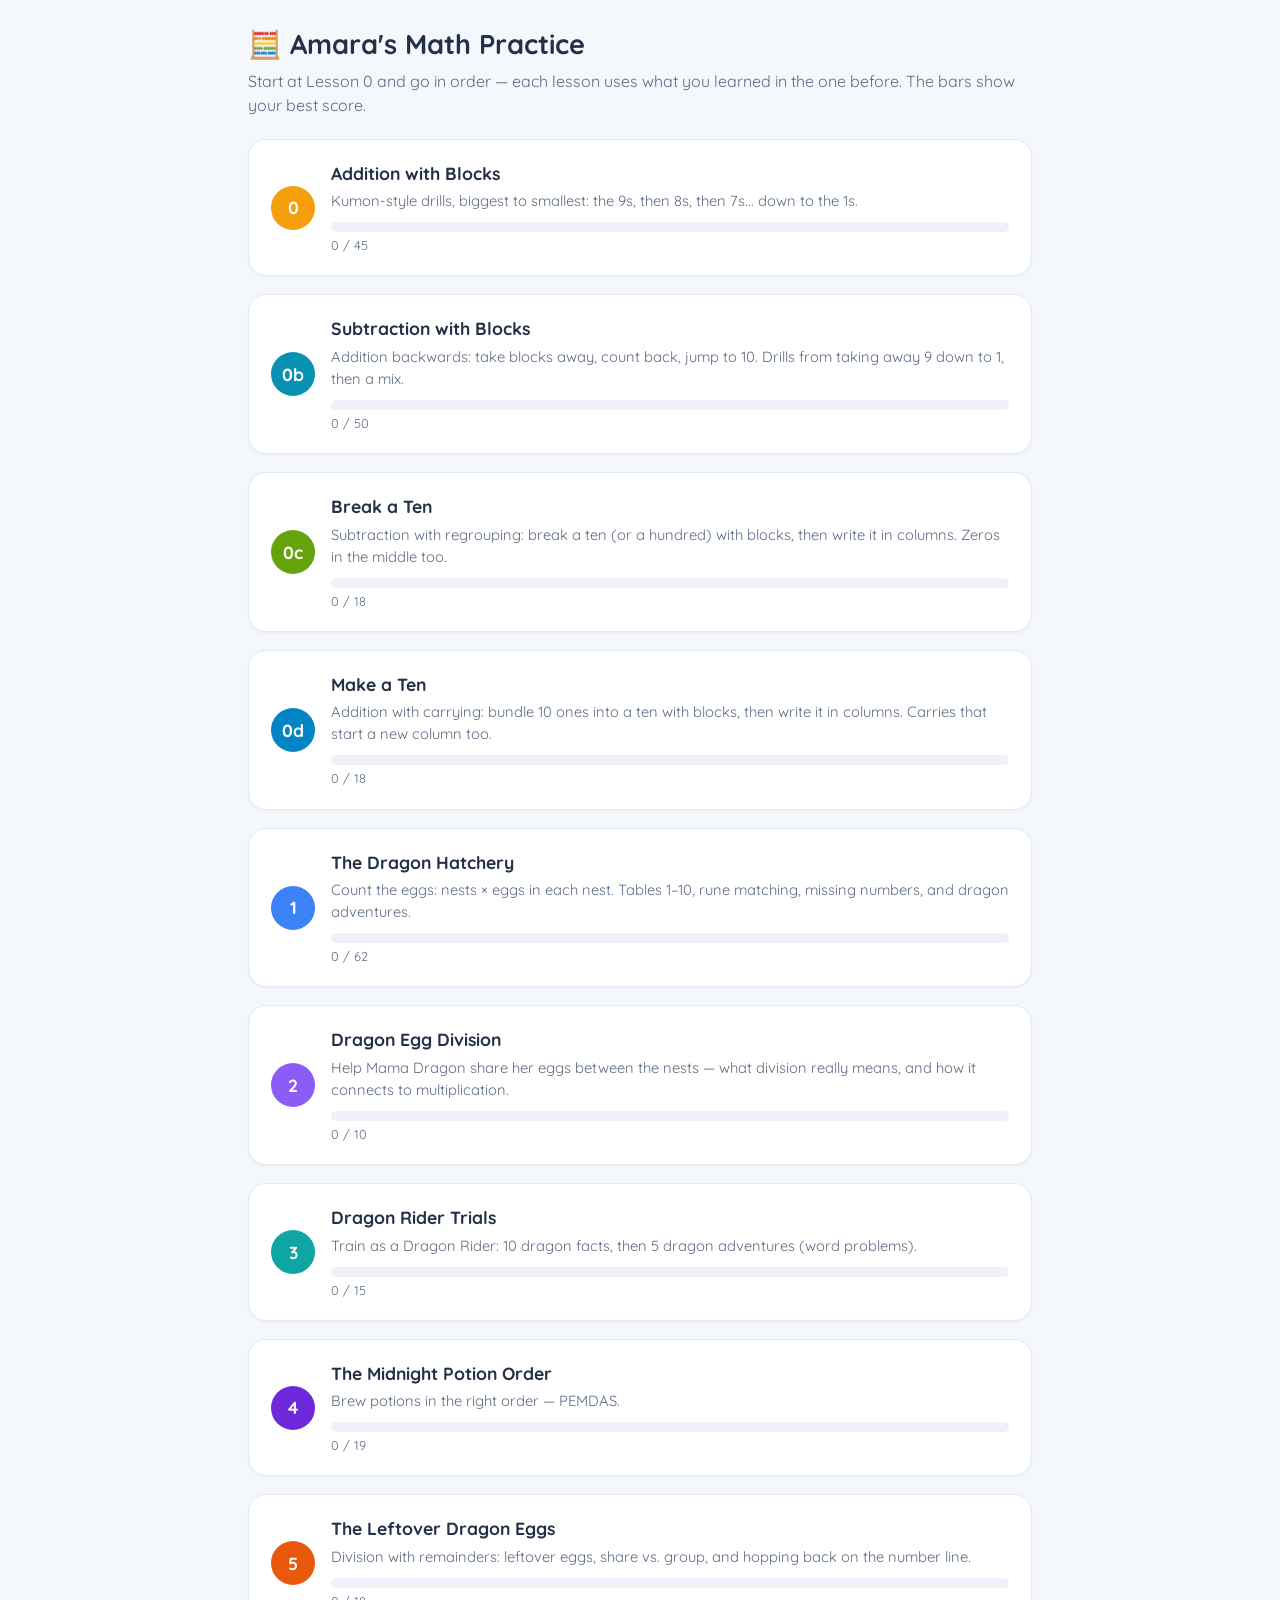
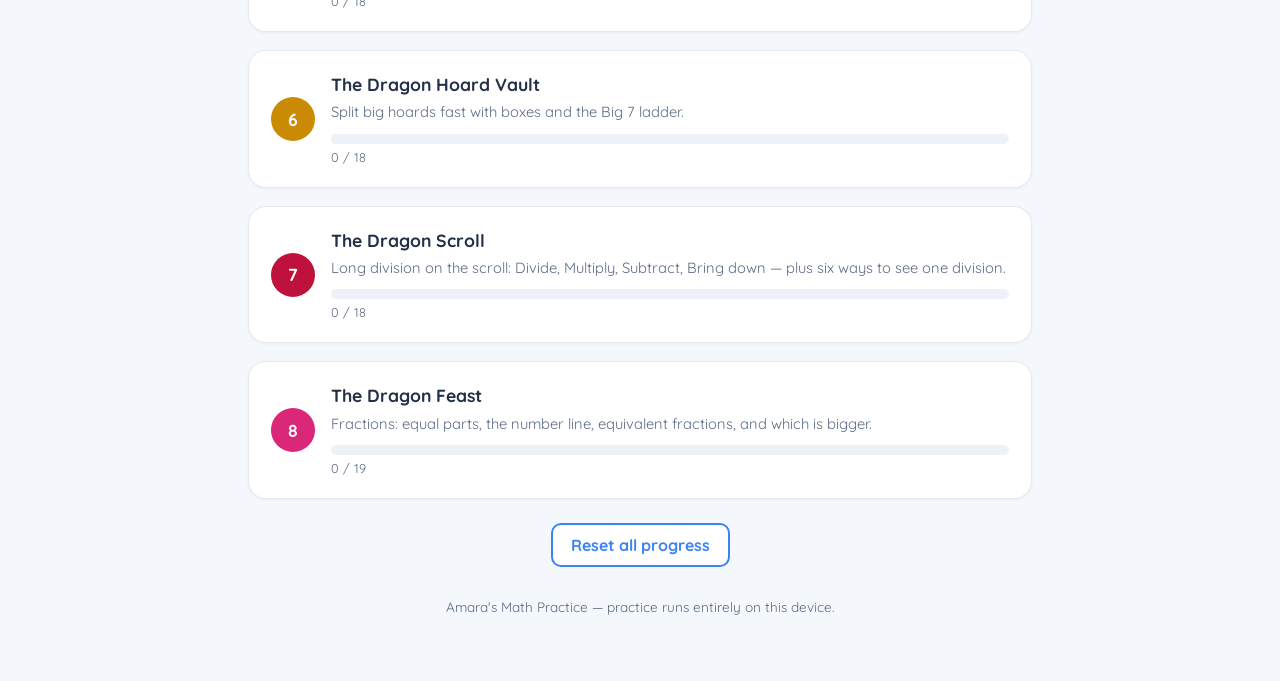
==== commit b65c47d5: "Add Lesson 0d: Make a Ten (addition with carrying) Mirror of Lesson 0c: base-ten blocks first (push " ====
--- a/index.html
+++ b/index.html
@@ -40,6 +40,16 @@
       <p>Subtraction with regrouping: break a ten (or a hundred) with blocks, then write it in columns. Zeros in the middle too.</p>
       <div class="bar-track"><div class="bar-fill" id="bar-lesson0c" style="background:var(--lime)"></div></div>
       <div class="bar-label" id="label-lesson0c">0 / 18</div>
+    </div>
+  </a>
+
+  <a class="lesson card" href="lesson0d-addition-carrying.html" style="text-decoration:none">
+    <div class="lesson-num" style="background:var(--sky)">0d</div>
+    <div class="lesson-body">
+      <h3>Make a Ten</h3>
+      <p>Addition with carrying: bundle 10 ones into a ten with blocks, then write it in columns. Carries that start a new column too.</p>
+      <div class="bar-track"><div class="bar-fill" id="bar-lesson0d" style="background:var(--sky)"></div></div>
+      <div class="bar-label" id="label-lesson0d">0 / 18</div>
     </div>
   </a>
 
@@ -138,6 +148,7 @@
     {key:'lesson0', total:45},
     {key:'lesson0b', total:50},
     {key:'lesson0c', total:18},
+    {key:'lesson0d', total:18},
     {key:'lesson1', total:62},
     {key:'lesson2', total:10},
     {key:'lesson3', total:15},
--- a/styles.css
+++ b/styles.css
@@ -14,6 +14,7 @@
   --amber:#f59e0b;
   --cyan:#0891b2;
   --lime:#65a30d;
+  --sky:#0284c7;
   --green:#22c55e;
   --red:#ef4444;
   --line:#e4e9f2;
@@ -321,3 +322,11 @@
 .step-list .step{display:flex;gap:10px;align-items:flex-start;background:#f8fafc;border:1px solid var(--line);border-radius:12px;padding:10px 12px}
 .step-list .step .n{flex:0 0 auto;width:28px;height:28px;border-radius:50%;background:var(--blue);color:#fff;font-weight:800;display:flex;align-items:center;justify-content:center;font-size:.95rem}
 .trap{background:#fdeaea;border:1px solid #f5b5b5;border-radius:12px;padding:10px 14px;margin:10px 0;color:#b91c1c;font-weight:700}
+
+/* ---- Addition with carrying (Lesson 0d) ---- */
+.bt-sel{box-shadow:0 0 0 3px var(--blue);transform:scale(1.06)}
+.bt-bundle{outline:2px dashed var(--purple);outline-offset:2px}
+.bt-new{box-shadow:0 0 0 3px var(--green)}
+.bt-stack{display:grid;gap:8px}
+.bt-stack .bt-wrap{margin:2px 0}
+.bt-stack .bt-sub{font-weight:800;color:var(--ink);font-size:.95rem}
